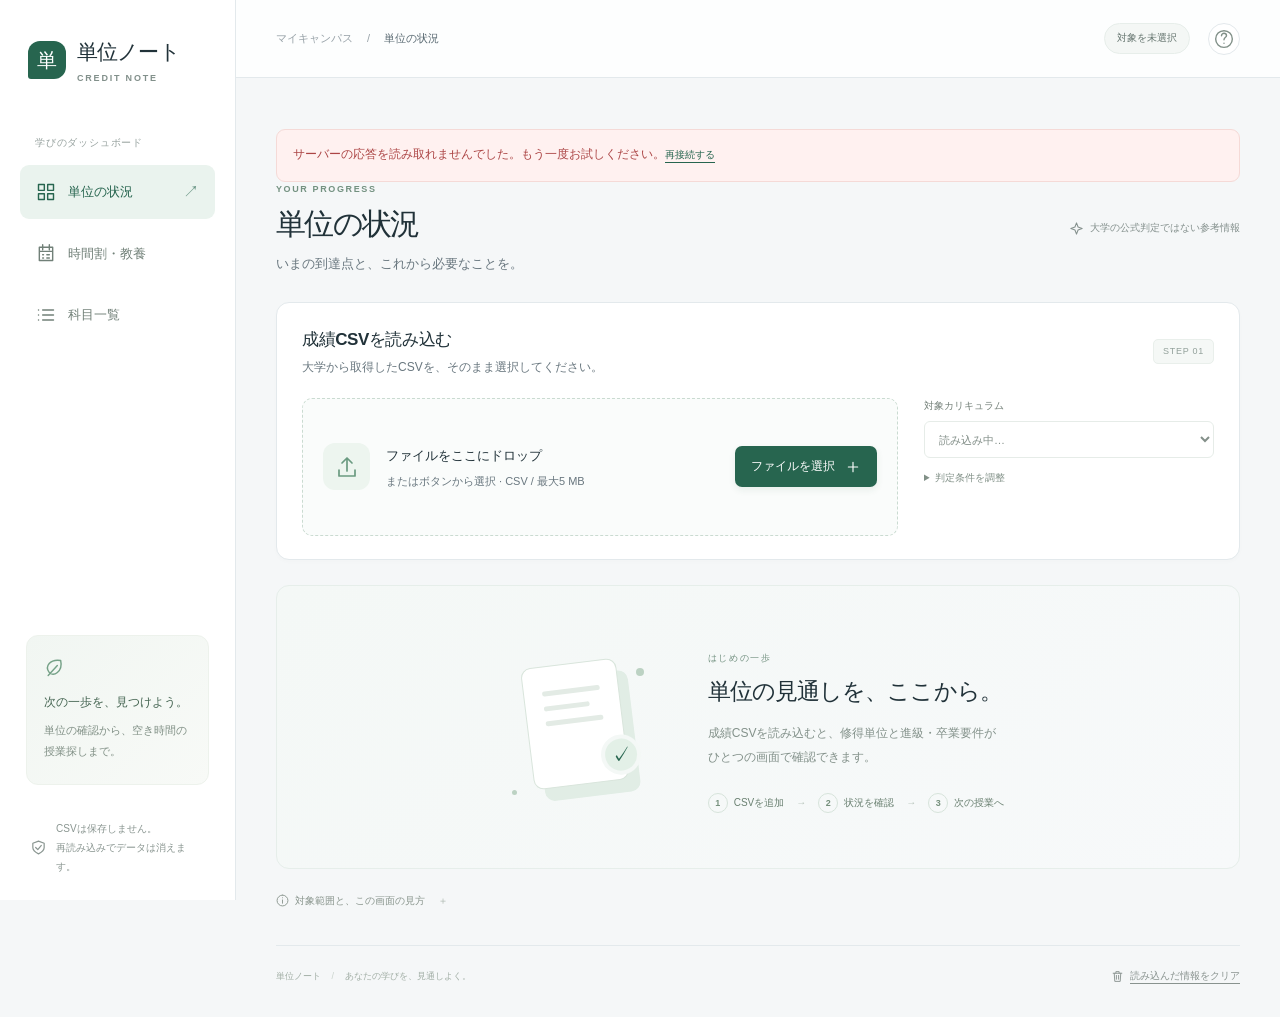
==== credit-dashboard/static/prototype/index.html @ 88115d29 "add prototype" ====
<!doctype html>
<html lang="ja">
<head>
  <meta charset="utf-8">
  <meta name="viewport" content="width=device-width, initial-scale=1">
  <meta name="description" content="成績CSVから単位の状況を確認し、時間割から教養科目を探す。学生のための単位ノート。">
  <title>単位ノート — 単位と履修の見通し</title>
  <link rel="stylesheet" href="./styles.css">
  <script type="module" src="./app.js"></script>
</head>
<body>
  <a href="#main-content" class="skip-link">本文へ移動</a>
  <aside class="sidebar">
    <a class="brand" href="./" aria-label="単位ノート ホーム"><span class="brand-mark" aria-hidden="true">単</span><span>単位ノート<small>CREDIT NOTE</small></span></a>
    <p class="sidebar-label">学びのダッシュボード</p>
    <nav class="navigation" aria-label="主な機能">
      <button type="button" class="nav-item active" data-view="overview" aria-current="page"><span data-icon="dashboard"></span><span>単位の状況</span><span class="nav-arrow">↗</span></button>
      <button type="button" class="nav-item" data-view="timetable"><span data-icon="calendar"></span><span>時間割・教養</span><span class="nav-arrow">↗</span></button>
      <button type="button" class="nav-item" data-view="courses"><span data-icon="list"></span><span>科目一覧</span><span class="nav-arrow">↗</span></button>
    </nav>
    <div class="sidebar-tip"><span data-icon="leaf"></span><strong>次の一歩を、見つけよう。</strong><p>単位の確認から、空き時間の授業探しまで。</p></div>
    <div class="sidebar-footer"><span data-icon="shield"></span><p>CSVは保存しません。<br>再読み込みでデータは消えます。</p></div>
  </aside>

  <div class="workspace">
    <header class="topbar"><div class="breadcrumb"><span class="desktop-only">マイキャンパス</span><span class="desktop-only">/</span><strong id="page-label">単位の状況</strong></div><div class="top-actions"><span id="profile-pill" class="profile-pill">対象を読み込み中</span><button type="button" id="help-button" class="icon-button" aria-label="使い方を開く"><span data-icon="help"></span></button></div></header>
    <main id="main-content" tabindex="-1">
      <div id="initial-error" class="notice error" role="alert" hidden></div>
      <section id="view-overview" class="view" aria-labelledby="overview-title">
        <div class="page-heading"><div><p class="eyebrow">YOUR PROGRESS</p><h1 id="overview-title">単位の状況</h1><p class="lead">いまの到達点と、これから必要なことを。</p></div><span class="soft-label"><span data-icon="spark"></span>大学の公式判定ではない参考情報</span></div>

        <section class="panel upload-card" aria-labelledby="grades-heading">
          <div class="section-heading"><div><h2 id="grades-heading">成績CSVを読み込む</h2><p>大学から取得したCSVを、そのまま選択してください。</p></div><span class="step-tag">STEP 01</span></div>
          <div class="upload-layout"><div class="drop-zone" id="grades-drop"><span class="upload-symbol" data-icon="upload"></span><div><strong id="grades-file-name">ファイルをここにドロップ</strong><p>またはボタンから選択 · CSV / 最大5 MB</p></div><button type="button" id="choose-grades" class="button primary">ファイルを選択<span data-icon="plus"></span></button><input type="file" id="grades-input" accept=".csv,text/csv" class="visually-hidden" aria-label="成績CSV"></div><div class="upload-options"><label for="profile-select">対象カリキュラム</label><select id="profile-select" disabled><option value="">読み込み中…</option></select><details class="advanced"><summary>判定条件を調整</summary><label for="residence-years">在学期間（年・任意）</label><input id="residence-years" type="number" min="0" max="100" step="0.5" placeholder="通常は学年から取得"><p>留年・編入なしを前提に、未入力時はCSVの学年を使います。</p></details><div class="file-actions" id="grades-actions" hidden><button type="button" id="retry-grades" class="text-button">このCSVで再解析</button><button type="button" id="clear-grades" class="text-button muted-button">解除</button></div></div></div>
          <p id="grades-status" class="inline-status" role="status" aria-live="polite"></p><div id="grades-error" class="notice error" role="alert" hidden></div>
        </section>

        <section id="overview-empty" class="welcome-card"><div class="welcome-art" aria-hidden="true"><div class="art-sheet"><span></span><span></span><span></span><b>✓</b></div><span class="art-dot dot-one"></span><span class="art-dot dot-two"></span></div><div><p class="eyebrow">はじめの一歩</p><h2>単位の見通しを、ここから。</h2><p>成績CSVを読み込むと、修得単位と進級・卒業要件が<br class="desktop-only">ひとつの画面で確認できます。</p><div class="welcome-steps"><span><b>1</b> CSVを追加</span><i>→</i><span><b>2</b> 状況を確認</span><i>→</i><span><b>3</b> 次の授業へ</span></div></div></section>

        <div id="overview-results" hidden>
          <div class="student-line"><div><span class="student-avatar" data-icon="user"></span><div><strong id="student-name"></strong><span id="student-meta"></span></div></div><span class="updated-tag"><i></i>読み込み済み</span></div>
          <div id="stats" class="stats-grid" aria-label="単位の集計"></div>
          <div class="section-heading requirements-heading"><div><h2>進級・卒業までの見通し</h2><p>教養の内訳や必修科目も、ここで確認できます。</p></div><button type="button" id="filter-conditions" class="filter-button" aria-pressed="false"><span data-icon="filter"></span>不足・要確認だけ</button></div>
          <div id="evaluations" class="evaluation-grid"></div>
          <div id="report-warnings" class="notice warning" role="status" hidden></div>
          <button type="button" class="next-step-card" id="go-recommend"><span class="next-icon" data-icon="calendar"></span><span><strong>空き時間で、教養科目を探す</strong><small>時間割を加えると、不足単位に合う候補を確認できます。</small></span><span data-icon="arrow"></span></button>
        </div>
        <details id="policy-details" class="policy-details"><summary><span data-icon="info"></span>対象範囲と、この画面の見方</summary><div id="policy-notes"></div><p>「要確認」は、情報不足により判定できない状態です。不合格を意味しません。最終的な進級・卒業の確認には、大学の公式資料を参照してください。</p></details>
      </section>

      <section id="view-timetable" class="view" aria-labelledby="timetable-title" hidden>
        <div class="page-heading"><div><p class="eyebrow">FIND YOUR NEXT CLASS</p><h1 id="timetable-title">時間割・教養</h1><p class="lead">気になる時間から、次の授業を見つけよう。</p></div><span id="recommend-profile" class="soft-label">対象カリキュラムを読み込み中</span></div>
        <section class="panel compact-upload" aria-labelledby="timetable-upload-heading"><div class="drop-zone compact" id="timetable-drop"><span class="upload-symbol" data-icon="calendar"></span><div><h2 id="timetable-upload-heading">履修表CSVを追加</h2><p id="timetable-file-name">登録済み授業との重複を確認できます。</p></div><button type="button" id="choose-timetable" class="button secondary">時間割を読み込む<span data-icon="plus"></span></button><input type="file" id="timetable-input" accept=".csv,text/csv" class="visually-hidden" aria-label="履修表CSV"></div><div class="file-actions" id="timetable-actions" hidden><button type="button" id="clear-timetable" class="text-button muted-button">履修表を解除</button></div><p id="timetable-status" class="inline-status" role="status" aria-live="polite"></p><div id="timetable-error" class="notice error" role="alert" hidden></div></section>
        <div class="timetable-layout"><section class="panel calendar-panel" aria-labelledby="calendar-heading"><div class="section-heading"><div><h2 id="calendar-heading">時間を選んで探す</h2><p id="calendar-scope">候補データを読み込み中…</p></div><span class="calendar-icon" data-icon="calendar"></span></div><div id="term-tabs" class="term-tabs" role="group" aria-label="開講年度・ターム"></div><div id="calendar-grid" class="calendar-scroll" role="region" aria-label="教養候補を探す時間割" tabindex="0"></div><div class="calendar-legend"><span><i class="legend-dot occupied"></i>通常授業あり</span><span><i class="legend-dot available"></i>候補を探す</span><span><i class="legend-dot unknown"></i>未確認</span></div><p id="calendar-note" class="calendar-note"></p><div id="timetable-notes" class="small-notes"></div></section>
          <aside class="panel slot-panel" aria-labelledby="slot-heading"><div class="section-heading"><div><p class="eyebrow">CLASS PICKER</p><h2 id="slot-heading">気になる時間を選択</h2></div><span data-icon="spark"></span></div><p id="slot-status" class="slot-hint" role="status" aria-live="polite">時間割のマスを押すと、その時間に開講する教養科目が表示されます。</p><div id="slot-error" class="notice error" role="alert" hidden></div><div id="slot-candidates" class="candidate-list"></div><div id="slot-notes" class="small-notes"></div></aside></div>
        <section class="panel matching-panel" aria-labelledby="matching-heading"><div class="matching-intro"><span class="matching-symbol" data-icon="spark"></span><div><p class="eyebrow">JUST WHAT YOU NEED</p><h2 id="matching-heading">不足単位に合う教養を探す</h2><p>成績と時間割を照合して、空き時間にある候補を探します。</p></div><button type="button" id="search-button" class="button primary">不足単位から探す<span data-icon="arrow"></span></button></div><p id="matching-files" class="matching-files"></p><div id="search-error" class="notice error" role="alert" hidden></div><div id="search-results" hidden><div class="search-heading"><h3 id="search-status" role="status" aria-live="polite"></h3><button type="button" id="clear-search" class="text-button">結果をクリア</button></div><div id="search-candidates" class="matching-grid"></div><details id="review-details" class="review-details" hidden><summary id="review-summary"></summary><p>必要性や成績に確認が必要な候補です。確実に必要な科目とは限りません。</p><div id="review-candidates" class="matching-grid"></div></details><details class="baseline-details"><summary>照合した教養関連の条件を見る</summary><div id="search-baseline"></div></details><div id="search-notes" class="small-notes"></div></div></section>
      </section>

      <section id="view-courses" class="view" aria-labelledby="courses-title" hidden>
        <div class="page-heading"><div><p class="eyebrow">YOUR LEARNING RECORD</p><h1 id="courses-title">科目一覧</h1><p class="lead">読み込んだ科目を、探しやすく、見やすく。</p></div><span id="course-count" class="soft-label">CSV未読み込み</span></div>
        <div id="courses-empty" class="panel empty-state"><span data-icon="list"></span><h2>まずは成績CSVを読み込んでください</h2><p>修得状況や科目区分で絞り込みできます。</p><button type="button" id="go-upload" class="button primary">単位の状況へ<span data-icon="arrow"></span></button></div>
        <section id="course-panel" class="panel" hidden><div class="course-toolbar"><label class="search-field"><span data-icon="search"></span><input type="search" id="course-search" placeholder="科目名・開講番号を検索" aria-label="科目名・開講番号を検索"></label><label class="course-filter-label">区分<select id="course-area"><option value="all">すべての区分</option><option value="liberal_arts">教養</option><option value="faculty_specialized">専門</option><option value="unknown">分類不明</option><option value="excluded">対象外</option></select></label><label class="course-filter-label">修得状況<select id="course-result"><option value="all">すべて</option><option value="passed">修得済み</option><option value="failed">未修得</option><option value="unconfirmed">要確認</option></select></label></div><div class="course-table-scroll" role="region" aria-label="科目一覧" tabindex="0"><table class="course-table"><thead><tr><th scope="col">科目名 / 開講番号</th><th scope="col">区分</th><th scope="col">単位</th><th scope="col">修得状況</th><th scope="col">修得年度</th></tr></thead><tbody id="course-rows"></tbody></table></div><p id="course-filter-count" class="table-footnote" role="status"></p></section>
      </section>
      <footer class="page-footer"><span>単位ノート <span class="footer-divider">/</span> あなたの学びを、見通しよく。</span><button type="button" id="clear-all" class="text-button muted-button"><span data-icon="trash"></span>読み込んだ情報をクリア</button></footer>
    </main>
  </div>
  <dialog id="help-dialog"><div class="dialog-heading"><h2>単位ノートの使い方</h2><button type="button" id="close-help" class="icon-button" aria-label="使い方を閉じる">×</button></div><ol class="help-steps"><li><strong>成績CSVを選択</strong><p>「単位の状況」から大学の成績CSVを読み込みます。</p></li><li><strong>進級・卒業の見通しを確認</strong><p>不足と要確認を区別し、詳細から条件や根拠を確認できます。</p></li><li><strong>時間割から次の授業へ</strong><p>教養候補はCSVなしでも閲覧できます。履修表CSVを加えると、登録授業との重複を確認します。</p></li></ol><p class="dialog-note">CSV・学生情報は保存しません。タブの切替では保持され、ページの再読み込みで消えます。</p></dialog>
</body>
</html>
---- credit-dashboard/static/prototype/styles.css ----
:root {color-scheme: light; --bg:#f5f7f8; --paper:#fff; --ink:#213239; --muted:#69777f; --line:#e3e9ec; --green:#27654f; --green-dark:#1a4d3b; --mint:#eaf3ee; --amber:#936219; --amber-bg:#fff7e8; --red:#ac4545; --red-bg:#fff1f0; --blue:#4a7097; --shadow:0 3px 16px #203e3012; font-family: "Segoe UI", "Yu Gothic UI", "Hiragino Kaku Gothic ProN", Meiryo, sans-serif; font-synthesis:none;}
* {box-sizing:border-box;}
[hidden] {display:none!important;}
body {margin:0; background:var(--bg); color:var(--ink); font-size:14px; line-height:1.65; -webkit-font-smoothing:antialiased;}
button,input,select {font:inherit;}
button,a,input,select,summary {-webkit-tap-highlight-color:transparent;}
button {cursor:pointer;}
button:disabled {cursor:wait; opacity:.55;}
button:focus-visible,a:focus-visible,input:focus-visible,select:focus-visible,summary:focus-visible,[tabindex]:focus-visible {outline:3px solid #67a88b; outline-offset:4px;}
a {color:var(--green); text-underline-offset:4px;}
button {color:inherit;}
svg {width:20px; height:20px; display:block; flex-shrink:0;}
[data-icon] {display:inline-flex; align-items:center; justify-content:center; flex-shrink:0;}
h1,h2,h3,h4,p {margin:0;}
h1 {font-size:30px; line-height:1.4; letter-spacing:-.055em; font-weight:700;}
h2 {font-size:17px; line-height:1.6; letter-spacing:-.025em;}
h3 {font-size:15px;}
h4 {font-size:14px;}
.visually-hidden {position:absolute; width:1px; height:1px; padding:0; margin:-1px; overflow:hidden; clip:rect(0,0,0,0); white-space:nowrap; border:0;}
.skip-link {position:fixed; top:-80px; left:20px; padding:10px 20px; z-index:100; background:var(--green); color:white; border-radius:8px;}
.skip-link:focus {top:12px;}
.sidebar {position:fixed; inset:0 auto 0 0; width:236px; display:flex; flex-direction:column; padding:35px 20px 24px; background:#fff; border-right:1px solid var(--line); z-index:20;}
.brand {display:flex; gap:11px; align-items:center; color:var(--ink); text-decoration:none; font-weight:750; font-size:21px; letter-spacing:-.04em; padding:0 8px;}
.brand-mark {display:flex; align-items:center; justify-content:center; height:38px; width:38px; background:var(--green); color:white; border-radius:12px 12px 12px 3px; font-size:20px;}
.brand small {display:block; font-size:9px; letter-spacing:.2em; color:#82908b; font-weight:650; line-height:1.5; margin-top:2px;}
.sidebar-label {font-size:10px; color:#97a29f; letter-spacing:.08em; margin:50px 15px 13px;}
.navigation {display:flex; flex-direction:column; gap:7px;}
.nav-item {display:flex; gap:12px; align-items:center; border:0; background:transparent; text-align:left; color:#718078; font-size:13px; font-weight:600; padding:14px 16px; border-radius:9px; transition:background .15s;}
.nav-item:hover {background:#f4f7f5;}
.nav-item.active {background:var(--mint); color:var(--green);}
.nav-arrow {margin-left:auto; font-size:16px; opacity:0; font-weight:400;}
.nav-item.active .nav-arrow {opacity:.65;}
.sidebar-tip {margin:auto 6px 34px; padding:22px 17px; border-radius:12px; background:linear-gradient(135deg,#f1f6f2,#f8faf7); border:1px solid #edf2ec;}
.sidebar-tip > [data-icon] {color:#75a187; margin-bottom:15px;}
.sidebar-tip strong {font-size:12px; display:block; color:#446451;}
.sidebar-tip p {font-size:11px; color:#819086; line-height:1.9; margin-top:7px;}
.sidebar-footer {display:flex; gap:9px; align-items:center; padding:0 10px; color:#8a9691; font-size:10px; line-height:1.9;}
.sidebar-footer svg {width:17px; height:17px;}
.workspace {margin-left:236px; min-width:0;}
.topbar {height:78px; border-bottom:1px solid var(--line); display:flex; align-items:center; justify-content:space-between; padding:0 40px; background:#ffffffd9;}
.breadcrumb {display:flex; gap:14px; align-items:center; color:#98a2a8; font-size:11px;}
.breadcrumb strong {font-weight:500; color:#5c6c74;}
.top-actions {display:flex; align-items:center; gap:18px;}
.profile-pill {font-size:10px; color:#65756f; background:#f4f7f5; padding:6px 12px; border:1px solid #e7eeea; border-radius:20px; max-width:330px; overflow:hidden; text-overflow:ellipsis; white-space:nowrap;}
.icon-button {display:inline-flex; align-items:center; justify-content:center; border:1px solid var(--line); border-radius:50%; background:white; width:32px; height:32px; color:#819088;}
main {max-width:1500px; margin:0 auto; padding:35px 40px 18px;}
.page-heading {display:flex; justify-content:space-between; gap:18px; align-items:center; margin-bottom:27px;}
.eyebrow {font-size:9px; letter-spacing:.18em; color:#739180; font-weight:700; margin-bottom:7px;}
.lead {font-size:13px; color:var(--muted); margin-top:8px;}
.soft-label {font-size:10px; color:#84908d; display:inline-flex; gap:6px; align-items:center;}
.soft-label svg {width:15px; height:15px;}
.panel {background:var(--paper); border:1px solid var(--line); border-radius:13px; box-shadow:0 2px 5px #1e443104; padding:23px 25px;}
.section-heading {display:flex; align-items:center; justify-content:space-between; gap:15px; margin-bottom:20px;}
.section-heading p:not(.eyebrow) {font-size:12px; color:var(--muted); margin-top:5px;}
.step-tag {font-size:9px; letter-spacing:.08em; color:#93a19b; background:#f5f8f6; border:1px solid #e9efeb; padding:4px 9px; border-radius:5px;}
.upload-layout {display:grid; grid-template-columns:minmax(0,1fr) 290px; gap:26px; align-items:start;}
.drop-zone {border:1.5px dashed #cadbd1; border-radius:10px; background:#fafcfb; min-height:138px; padding:20px; display:flex; gap:16px; flex-wrap:wrap; align-items:center; transition:background .15s,border-color .15s;}
.drop-zone.dragging {background:var(--mint); border-color:var(--green);}
.upload-symbol {color:#6a9a80; width:47px; height:47px; background:#edf5ef; border-radius:12px;}
.upload-symbol svg {width:24px; height:24px;}
.drop-zone > div {min-width:0; flex:1;}
.drop-zone strong {font-size:13px; font-weight:600; overflow-wrap:anywhere;}
.drop-zone p {font-size:11px; color:var(--muted); margin-top:5px;}
.drop-zone > .button {margin-left:auto;}
.button {display:inline-flex; justify-content:center; align-items:center; gap:10px; min-height:41px; border:1px solid transparent; padding:9px 15px; font-size:12px; font-weight:600; border-radius:7px; white-space:nowrap; transition:background .15s,transform .15s; text-decoration:none;}
.button svg {width:16px; height:16px;}
.button.primary {background:var(--green); color:white; box-shadow:0 3px 7px #24583f16;}
.button.primary:hover {background:var(--green-dark);}
.button.secondary {background:#fff; border-color:#d5e1d9; color:var(--green);}
.button.secondary:hover {background:var(--mint);}
.text-button {display:inline-flex; align-items:center; gap:6px; background:none; border:0; padding:4px 0; color:var(--green); font-size:10px; text-decoration:underline; text-underline-offset:4px;}
.muted-button {color:#89938f;}
.text-button svg {width:13px; height:13px;}
.upload-options label {font-size:10px; color:#748079; margin-bottom:7px; display:block;}
select,input[type=number] {width:100%; border:1px solid #dce5df; background:white; border-radius:6px; min-height:37px; padding:8px 10px; font-size:11px; color:#506158;}
.advanced {font-size:10px; color:#819087; margin-top:12px;}
summary {cursor:pointer;}
.advanced summary {margin-bottom:8px;}
.advanced p {font-size:10px; margin:7px 0;}
.advanced input {max-width:160px;}
.file-actions {display:flex; gap:18px; margin-top:10px;}
.inline-status {font-size:11px; color:var(--green); margin-top:10px; min-height:0;}
.inline-status:empty {margin:0;}
.notice {font-size:12px; border-radius:9px; padding:13px 16px; margin-top:16px; border:1px solid transparent; overflow-wrap:anywhere;}
.notice.error {background:var(--red-bg); color:var(--red); border-color:#f5dad7;}
.notice.warning {background:var(--amber-bg); color:var(--amber); border-color:#f0e4c9;}
.notice p + p {margin-top:7px;}
.welcome-card {display:flex; justify-content:center; align-items:center; gap:56px; padding:65px 35px 55px; background:linear-gradient(140deg,#f4f8f6,#f7f9fa); margin-top:25px; border-radius:13px; border:1px solid #e6eeea;}
.welcome-card h2 {font-size:23px; letter-spacing:-.04em;}
.welcome-card p:not(.eyebrow) {font-size:12px; color:#83918a; line-height:2; margin-top:12px;}
.welcome-art {position:relative; width:140px; height:145px; flex-shrink:0;}
.art-sheet {width:96px; height:122px; border:1px solid #d9e5dc; background:white; border-radius:10px; box-shadow:10px 13px 0 #e1ede5; transform:rotate(-7deg); padding:24px 18px; position:absolute; left:15px; top:3px;}
.art-sheet span {height:5px; display:block; background:#e3ebe5; border-radius:5px; margin-bottom:10px;}
.art-sheet span:nth-child(2) {width:80%;}
.art-sheet b {position:absolute; right:-15px; bottom:4px; display:grid; place-items:center; border-radius:50%; width:40px; height:40px; font-size:20px; color:var(--green); background:#e3f0e7; border:4px solid #f4f8f6;}
.art-dot {position:absolute; background:#bcd2c3; border-radius:50%;}
.dot-one {width:8px; height:8px; right:8px; top:8px;}
.dot-two {width:5px; height:5px; bottom:10px; left:0;}
.welcome-steps {display:flex; gap:12px; align-items:center; margin-top:24px; font-size:10px; color:#6a8071;}
.welcome-steps span {display:flex; align-items:center; gap:6px;}
.welcome-steps b {display:grid; place-items:center; width:20px; height:20px; border:1px solid #d7e4db; border-radius:50%; color:#75907c; font-size:9px;}
.welcome-steps i {font-style:normal; color:#b6c4ba;}
.student-line {display:flex; justify-content:space-between; align-items:center; margin:24px 0 17px;}
.student-line > div {display:flex; gap:10px; align-items:center;}
.student-avatar {width:34px; height:34px; color:#759986; border:1px solid #dce8e0; background:#edf4ef; border-radius:50%;}
.student-line strong {font-size:12px; margin-right:15px;}
.student-line #student-meta {font-size:10px; color:#8a9790;}
.updated-tag {font-size:9px; color:#7e9485; display:flex; gap:6px; align-items:center;}
.updated-tag i {width:5px; height:5px; background:#7eae8d; border-radius:50%;}
.stats-grid {display:grid; grid-template-columns:repeat(4,minmax(0,1fr)); gap:15px; margin-bottom:31px;}
.stat-card {background:white; border:1px solid var(--line); padding:19px 20px 16px; border-radius:11px; position:relative; overflow:hidden;}
.stat-card:first-child {background:var(--green); border-color:var(--green); color:white;}
.stat-label {font-size:11px; color:#7c8d82; display:flex; justify-content:space-between; gap:5px; align-items:center;}
.stat-label svg {width:16px; height:16px; color:#a6b7ad;}
.stat-card:first-child .stat-label {color:#c5dccd;}
.stat-card:first-child svg {color:#90b49e;}
.stat-number {font-size:35px; font-weight:650; letter-spacing:-.05em; line-height:1.5; margin:8px 0 2px;}
.stat-number small {font-size:11px; letter-spacing:0; font-weight:400; margin-left:6px; opacity:.75;}
.stat-footnote {font-size:9px; color:#9aaba0;}
.stat-card:first-child .stat-footnote {color:#9fc2ac;}
.requirements-heading {margin-bottom:17px;}
.filter-button {display:flex; align-items:center; gap:6px; padding:7px 11px; background:white; border:1px solid var(--line); border-radius:6px; color:#7a8c80; font-size:10px; white-space:nowrap;}
.filter-button svg {width:13px; height:13px;}
.filter-button[aria-pressed=true] {background:var(--mint); color:var(--green); border-color:#c6dccd;}
.evaluation-grid {display:grid; grid-template-columns:repeat(auto-fit,minmax(min(100%,400px),1fr)); gap:19px; align-items:start;}
.evaluation {padding:22px 23px;}
.evaluation-header {display:flex; justify-content:space-between; gap:10px; align-items:center; margin-bottom:12px;}
.evaluation-header h3 {font-size:15px;}
.badge {display:inline-flex; gap:5px; align-items:center; font-size:10px; border-radius:20px; padding:4px 9px; background:#f1f4f3; color:#78867c; white-space:nowrap;}
.badge.satisfied,.badge.passed {color:var(--green); background:var(--mint);}
.badge.not_satisfied,.badge.failed {color:#8c6540; background:#faf1e7;}
.badge.unknown,.badge.unconfirmed {color:var(--amber); background:var(--amber-bg);}
.badge svg {width:12px; height:12px;}
.evaluation-description {font-size:12px; color:var(--muted); line-height:1.9; margin-bottom:15px;}
.evaluation-count {font-size:10px; color:#839087; margin:8px 0 6px;}
progress {width:100%; height:6px; appearance:none; border:0; background:#eef2ef; border-radius:10px; overflow:hidden;}
progress::-webkit-progress-bar {background:#eef2ef; border-radius:10px;}
progress::-webkit-progress-value {background:#87b39a; border-radius:10px;}
progress::-moz-progress-bar {background:#87b39a; border-radius:10px;}
.condition-list {margin:16px 0 0;}
.condition-row {padding:11px 0; border-top:1px solid #eff2f0; font-size:11px;}
.condition-top {display:flex; align-items:flex-start; justify-content:space-between; gap:12px;}
.condition-label {font-size:12px; color:#516359;}
.condition-value {font-size:11px; white-space:nowrap; color:#6b7c71;}
.condition-note {font-size:10px; color:#9a8972; margin-top:4px;}
.condition-row progress {height:4px; margin-top:7px;}
.condition-description {font-size:11px; line-height:1.85; color:var(--muted); margin-top:7px;}
.required-courses {margin:7px 0 0; padding:0; list-style:none;}
.required-courses li {display:flex; gap:8px; justify-content:space-between; align-items:center; margin:8px 0;}
.condition-details {margin-top:17px; font-size:11px; color:#68806e;}
.condition-details summary {border-top:1px solid var(--line); padding:13px 0 0;}
.condition-details > .condition-list {margin-top:4px;}
.all-checked {background:#f2f8f3; color:#62846b; font-size:11px; padding:11px 13px; border-radius:7px; margin-top:17px;}
.evidence-details {font-size:10px; color:#87938b; margin-top:14px;}
.evidence-details p {margin-top:8px;}
.next-step-card {border:1px solid #d9e7dd; border-radius:11px; background:#f0f6f2; display:flex; width:100%; align-items:center; gap:15px; text-align:left; padding:19px 22px; margin-top:24px;}
.next-icon {width:37px; height:37px; border-radius:9px; background:#e2eee5; color:#5a8268;}
.next-step-card strong {font-size:12px; color:#426b51; display:block;}
.next-step-card small {font-size:10px; color:#8a9d90; display:block; margin-top:4px;}
.next-step-card > [data-icon]:last-child {margin-left:auto; color:#648c72;}
.policy-details {font-size:10px; color:#89958d; margin:22px 0 0; line-height:1.9;}
.policy-details summary {display:flex; gap:6px; align-items:center;}
.policy-details summary::after {content:'＋'; margin-left:7px; color:#abb7ae;}
.policy-details[open] summary::after {content:'−';}
.policy-details svg {width:13px; height:13px;}
.policy-details p {margin-top:10px;}
.compact-upload {padding:19px 23px; margin-bottom:23px;}
.drop-zone.compact {border:0; padding:0; background:transparent; min-height:0; flex-wrap:nowrap;}
.drop-zone.compact.dragging {background:var(--mint);}
.drop-zone.compact h2 {font-size:13px;}
.drop-zone.compact p {font-size:11px; color:#8b9890; overflow-wrap:anywhere;}
.timetable-layout {display:grid; grid-template-columns:minmax(0,1fr) 300px; gap:21px; align-items:start;}
.calendar-panel {padding:22px;}
.calendar-icon {color:#b0c4b6;}
.term-tabs {display:flex; flex-wrap:wrap; gap:6px; margin-bottom:19px;}
.term-tab {border:1px solid transparent; background:#f4f7f5; color:#8b9b90; padding:7px 12px; border-radius:6px; font-size:10px;}
.term-tab[aria-pressed=true] {background:var(--green); color:white;}
.calendar-scroll {overflow:auto; border:1px solid #e3eae5; border-radius:8px;}
.timetable-table {width:100%; border-spacing:0; border-collapse:separate; table-layout:fixed; min-width:430px; font-size:12px;}
.timetable-table th {font-weight:500; background:#f9fbfa; color:#61776b; padding:12px 5px; text-align:center; border-bottom:1px solid #e7ede9;}
.timetable-table th:first-child {width:43px;}
.timetable-table td {height:78px; border-left:1px solid #e7ede9; border-bottom:1px solid #e7ede9; padding:4px;}
.timetable-table tr:last-child > * {border-bottom:0;}
.timetable-table tbody th {font-size:11px; background:#fcfdfc;}
.slot-button {width:100%; min-height:70px; height:100%; background:#fbfdfb; border:1px solid transparent; border-radius:5px; padding:6px 3px; color:#557b64; display:flex; flex-direction:column; align-items:center; justify-content:center; gap:5px; font-size:11px;}
.slot-button svg {width:15px; height:15px; opacity:.8;}
.slot-button:hover {background:#edf5ef; border-color:#bdd4c4; color:var(--green);}
.slot-button.occupied {background:#f1f4f7; color:#546f87;}
.slot-button.unknown {background:#faf7ef; color:#8b6d35;}
.slot-button[aria-pressed=true] {background:#e5f1e8; border:1.5px solid #669b79; color:var(--green); box-shadow:inset 0 0 0 1px #669b7920;}
.slot-code {font-size:10px; overflow-wrap:anywhere; line-height:1.4;}
.calendar-legend {display:flex; gap:18px; flex-wrap:wrap; font-size:11px; color:var(--muted); margin:16px 0 8px;}
.calendar-legend > span {display:flex; gap:5px; align-items:center;}
.legend-dot {display:block; width:7px; height:7px; border-radius:2px;}
.legend-dot.occupied {background:#d3dee7;}
.legend-dot.available {background:#d4e6d9;}
.legend-dot.unknown {background:#e9dfc5;}
.calendar-note {font-size:11px; color:var(--muted); line-height:1.9;}
.small-notes {font-size:11px; color:var(--muted); line-height:1.9; margin-top:13px;}
.small-notes p + p {margin-top:7px;}
.slot-panel {padding:22px 20px; min-height:360px;}
.slot-panel > .section-heading > [data-icon] {color:#adc6b5;}
.slot-panel .section-heading h2 {font-size:14px;}
.slot-hint {font-size:11px; color:#87968d; line-height:1.95; padding:3px 0 13px;}
.candidate-list {display:grid; gap:12px;}
.candidate-card {border:1px solid #e1e9e4; background:white; border-radius:9px; padding:15px; overflow-wrap:anywhere;}
.candidate-top {display:flex; justify-content:space-between; gap:9px; align-items:flex-start;}
.candidate-top h4 {font-size:13px; line-height:1.7; color:#3d5c49;}
.credit-pill {font-size:9px; background:#f0f6f2; color:#6f8f79; padding:3px 7px; border-radius:5px; white-space:nowrap;}
.category-label {font-size:11px; color:var(--muted); display:block; margin:5px 0 8px;}
.course-meta {font-size:10px; color:#89998f; display:flex; flex-wrap:wrap; align-items:center; gap:8px;}
.course-meta code {font-size:9px; color:#9eaaa2;}
.candidate-benefits {padding:10px 0 0; margin:10px 0 0; border-top:1px solid #edf2ee; list-style:none; font-size:10px; color:#6c8a74;}
.candidate-benefits li + li {margin-top:5px;}
.candidate-benefits .uncertain {color:#a18b65;}
.matching-panel {margin-top:23px; padding:23px 25px;}
.matching-intro {display:flex; gap:16px; align-items:center; flex-wrap:wrap;}
.matching-intro > div {flex:1; min-width:200px;}
.matching-intro .eyebrow {margin-bottom:3px;}
.matching-intro h2 {font-size:16px;}
.matching-intro p:not(.eyebrow) {font-size:11px; color:#8a998f; margin-top:5px;}
.matching-symbol {color:#8cab94; width:42px; height:42px; border:1px solid #e2ece5; border-radius:11px; background:#f6f9f6;}
.matching-files {font-size:10px; color:#8fa095; margin:15px 0 0;}
.search-heading {display:flex; justify-content:space-between; gap:10px; align-items:center; margin:23px 0 16px; padding-top:20px; border-top:1px solid var(--line);}
.search-heading h3 {font-size:13px;}
.matching-grid {display:grid; grid-template-columns:repeat(auto-fit,minmax(min(100%,250px),1fr)); gap:13px;}
.baseline-details,.review-details {font-size:11px; color:#7e9384; margin-top:20px;}
.review-details > p {margin:12px 0; font-size:10px; color:#a18b65;}
.baseline-item {font-size:10px; color:#8b9b90; margin-top:9px;}
.course-toolbar {display:flex; gap:15px; flex-wrap:wrap; margin-bottom:21px; align-items:end;}
.search-field {display:flex; gap:10px; align-items:center; border:1px solid #dfe7e2; padding:9px 12px; border-radius:7px; flex:1; min-width:180px; color:#a0afa5;}
.search-field svg {width:15px; height:15px;}
.search-field input {border:0; outline:0; background:transparent; width:100%; min-width:0; font-size:11px; color:#4d6655;}
.search-field:focus-within {outline:2px solid #78a187; outline-offset:2px;}
.course-filter-label {font-size:9px; color:#93a197; min-width:120px;}
.course-filter-label select {margin-top:5px;}
.course-table-scroll {overflow:auto;}
.course-table {width:100%; border-collapse:collapse; text-align:left; font-size:13px; min-width:600px;}
.course-table th {font-size:10px; color:#8a9b8f; background:#f7faf8; font-weight:500; padding:12px 14px; border-top:1px solid #e8eee9; border-bottom:1px solid #e8eee9; white-space:nowrap;}
.course-table td {padding:15px 14px; border-bottom:1px solid #edf2ee; color:#6a7e70;}
.course-table td:first-child {color:#425d4a; min-width:220px; max-width:360px;}
.course-table td:nth-child(2) {max-width:300px;}
.course-table code {display:block; color:#9aaba0; font-size:9px; margin-top:4px;}
.table-footnote {font-size:10px; color:#94a298; margin-top:17px;}
.empty-state {text-align:center; padding:60px 24px;}
.empty-state > [data-icon] {color:#b2c9b9; margin-bottom:15px;}
.empty-state > [data-icon] svg {width:35px; height:35px;}
.empty-state h2 {font-size:16px;}
.empty-state p {font-size:12px; color:#94a097; margin:12px 0 20px;}
.page-footer {display:flex; justify-content:space-between; align-items:center; gap:16px; margin:35px 0 10px; padding-top:18px; border-top:1px solid var(--line); color:#a0ada4; font-size:9px;}
.footer-divider {margin:0 8px; color:#c9d2cc;}
dialog {border:1px solid var(--line); border-radius:16px; padding:27px; max-width:500px; width:calc(100% - 36px); color:var(--ink); box-shadow:0 20px 100px #1733282b;}
dialog::backdrop {background:#213d3147; backdrop-filter:blur(3px);}
.dialog-heading {display:flex; justify-content:space-between; align-items:center; gap:15px;}
.help-steps {padding-left:20px; margin:25px 0; font-size:12px; color:#50715a;}
.help-steps li {padding-left:7px; margin:18px 0;}
.help-steps p {color:#8a978d; font-size:11px; margin-top:7px;}
.dialog-note {font-size:11px; color:#91a095; border-top:1px solid var(--line); padding-top:15px; margin-bottom:15px;}
[aria-busy=true] .inline-status:not(:empty)::before {content:'◌'; display:inline-block; margin-right:7px; animation:spin 1.2s linear infinite;}
@keyframes spin {to{transform:rotate(360deg);}}
@media(min-width:1600px) {.timetable-layout {grid-template-columns:minmax(0,1fr) 350px;} .slot-panel {padding:24px;} .timetable-table td {height:88px;}}
@media(max-width:1190px) {.sidebar {width:200px; padding-left:14px; padding-right:14px;} .workspace {margin-left:200px;} .brand {font-size:18px; gap:8px;} .brand-mark {width:33px; height:33px;} .topbar {padding:0 27px;} main {padding:28px 27px 16px;} .upload-layout {grid-template-columns:1fr 240px; gap:18px;} .drop-zone {gap:10px; padding:15px;} .drop-zone > .button {width:100%;} .compact .button {width:auto;} .timetable-layout {grid-template-columns:minmax(0,1fr);} .slot-panel {min-height:0;} .candidate-list {grid-template-columns:repeat(auto-fit,minmax(min(100%,240px),1fr));} .page-heading > .soft-label {max-width:210px; text-align:right;} }
@media(max-width:850px) {.sidebar {width:80px; align-items:center; padding:27px 10px 18px;} .brand {padding:0;} .brand > span:not(.brand-mark),.sidebar-label,.sidebar-tip,.sidebar-footer,.nav-item > span:not([data-icon]) {display:none;} .brand-mark {width:37px; height:37px;} .navigation {margin-top:35px;} .nav-item {padding:14px; gap:0;} .workspace {margin-left:80px;} .upload-layout {grid-template-columns:1fr;} .drop-zone {flex-wrap:nowrap; min-height:95px;} .drop-zone > .button {width:auto;} .upload-options {display:grid; grid-template-columns:1fr 1fr; gap:4px 18px; align-items:center;} .upload-options > label {grid-column:1; margin:0;} .upload-options > select {grid-column:1;} .advanced {grid-column:2; grid-row:1/3; margin:0;} .file-actions {grid-column:1/-1;} .stats-grid {gap:11px;} .stat-card {padding:16px 14px;} .stat-number {font-size:29px;} .welcome-card {gap:28px;} }
@media(max-width:600px) {.sidebar {position:fixed; inset:auto 0 0; width:auto; height:68px; padding:0 12px; border:0; border-top:1px solid var(--line); background:#fffffff5;} .sidebar .brand {display:none;} .navigation {flex-direction:row; justify-content:space-around; width:100%; margin:0; height:100%; align-items:center; gap:5px;} .nav-item {flex:1; flex-direction:column; padding:8px 2px; gap:4px; font-size:9px; border-radius:8px;} .nav-item > span:nth-child(2) {display:block;} .nav-item .nav-arrow {display:none;} .nav-item svg {width:19px; height:19px;} .workspace {margin-left:0;} .topbar {height:58px; padding:0 19px;} .top-actions {gap:10px;} .profile-pill {max-width:205px; font-size:9px; padding:5px 9px;} main {padding:23px 17px 85px;} .desktop-only {display:none;} .page-heading {display:block; margin-bottom:21px;} .page-heading > .soft-label {max-width:none; margin-top:13px; text-align:left;} h1 {font-size:25px;} .lead {font-size:11px;} .panel {padding:19px 17px; border-radius:11px;} .section-heading {margin-bottom:17px;} h2 {font-size:15px;} .section-heading p:not(.eyebrow) {font-size:10px;} .step-tag {font-size:8px;} .drop-zone {flex-wrap:wrap; padding:16px 13px; gap:12px;} .drop-zone > .button {width:100%; margin-top:1px;} .upload-symbol {width:36px; height:36px; border-radius:9px;} .upload-symbol svg {width:20px; height:20px;} .drop-zone strong {font-size:11px;} .upload-layout {gap:18px;} .upload-options {display:block;} .upload-options label {margin-bottom:6px;} .advanced {margin-top:12px;} .welcome-card {margin-top:18px; padding:33px 18px; gap:20px; flex-direction:column; text-align:center;} .welcome-art {width:115px; height:127px;} .art-sheet {width:80px; height:105px;} .welcome-card h2 {font-size:19px;} .welcome-card p:not(.eyebrow) {font-size:11px;} .welcome-steps {gap:8px; font-size:9px; justify-content:center;} .welcome-steps b {width:17px; height:17px;} .welcome-steps span {gap:4px;} .stats-grid {grid-template-columns:repeat(2,minmax(0,1fr)); gap:11px; margin-bottom:24px;} .stat-card {padding:15px 16px;} .stat-number {font-size:32px;} .student-line {margin:20px 0 14px;} .student-line strong {font-size:11px; display:block;} .student-line #student-meta {font-size:9px;} .updated-tag {font-size:8px;} .evaluation-grid {gap:15px;} .evaluation {padding:20px 17px;} .evaluation-header {align-items:flex-start;} .evaluation-header h3 {font-size:14px;} .filter-button {font-size:9px; padding:6px 8px;} .requirements-heading p {max-width:200px;} .next-step-card {padding:16px; gap:10px;} .next-step-card strong {font-size:11px;} .next-step-card small {font-size:9px;} .compact-upload {padding:17px; margin-bottom:17px;} .drop-zone.compact {flex-wrap:wrap;} .drop-zone.compact .button {width:100%;} .timetable-layout {gap:17px;} .calendar-panel {padding:19px 14px;} .calendar-legend {gap:12px;} .matching-panel {margin-top:18px;} .matching-intro {gap:12px;} .matching-intro > div {min-width:170px;} .matching-intro .button {width:100%; margin-top:6px;} .matching-intro h2 {font-size:14px;} .matching-intro p:not(.eyebrow) {font-size:10px;} .matching-symbol {width:35px; height:35px;} .search-heading {align-items:flex-start;} .search-heading h3 {font-size:12px;} .page-footer {align-items:flex-start; flex-direction:column; gap:9px; font-size:8px; margin-top:25px;} .course-toolbar {gap:12px;} .search-field {flex-basis:100%;} .course-filter-label {flex:1; min-width:100px;} .course-table td {padding:12px 11px;} }
@media(prefers-reduced-motion:reduce) {* {animation:none!important; transition:none!important; scroll-behavior:auto!important;}}
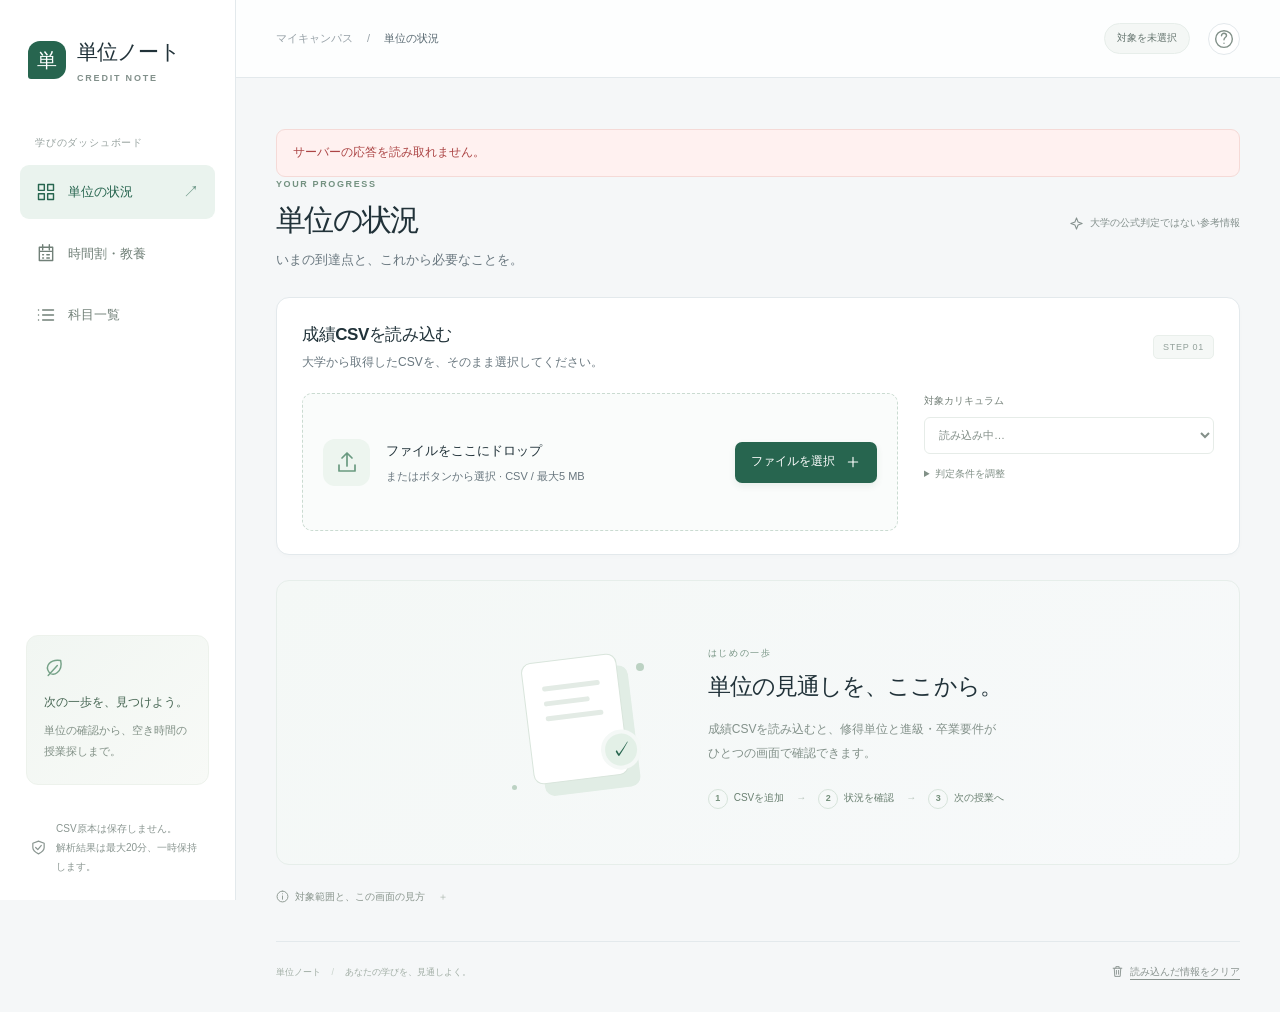
==== commit 38a17340: "feat: add memory-only CSV sessions and reload recovery Restore parsed reports and timetables through" ====
--- a/credit-dashboard/static/prototype/index.html
+++ b/credit-dashboard/static/prototype/index.html
@@ -19,7 +19,7 @@
       <button type="button" class="nav-item" data-view="courses"><span data-icon="list"></span><span>科目一覧</span><span class="nav-arrow">↗</span></button>
     </nav>
     <div class="sidebar-tip"><span data-icon="leaf"></span><strong>次の一歩を、見つけよう。</strong><p>単位の確認から、空き時間の授業探しまで。</p></div>
-    <div class="sidebar-footer"><span data-icon="shield"></span><p>CSVは保存しません。<br>再読み込みでデータは消えます。</p></div>
+    <div class="sidebar-footer"><span data-icon="shield"></span><p>CSV原本は保存しません。<br>解析結果は最大20分、一時保持します。</p></div>
   </aside>
 
   <div class="workspace">
@@ -61,9 +61,10 @@
         <div id="courses-empty" class="panel empty-state"><span data-icon="list"></span><h2>まずは成績CSVを読み込んでください</h2><p>修得状況や科目区分で絞り込みできます。</p><button type="button" id="go-upload" class="button primary">単位の状況へ<span data-icon="arrow"></span></button></div>
         <section id="course-panel" class="panel" hidden><div class="course-toolbar"><label class="search-field"><span data-icon="search"></span><input type="search" id="course-search" placeholder="科目名・開講番号を検索" aria-label="科目名・開講番号を検索"></label><label class="course-filter-label">区分<select id="course-area"><option value="all">すべての区分</option><option value="liberal_arts">教養</option><option value="faculty_specialized">専門</option><option value="unknown">分類不明</option><option value="excluded">対象外</option></select></label><label class="course-filter-label">修得状況<select id="course-result"><option value="all">すべて</option><option value="passed">修得済み</option><option value="failed">未修得</option><option value="unconfirmed">要確認</option></select></label></div><div class="course-table-scroll" role="region" aria-label="科目一覧" tabindex="0"><table class="course-table"><thead><tr><th scope="col">科目名 / 開講番号</th><th scope="col">区分</th><th scope="col">単位</th><th scope="col">修得状況</th><th scope="col">修得年度</th></tr></thead><tbody id="course-rows"></tbody></table></div><p id="course-filter-count" class="table-footnote" role="status"></p></section>
       </section>
+      <p id="session-status" class="inline-status" role="status" aria-live="polite"></p>
       <footer class="page-footer"><span>単位ノート <span class="footer-divider">/</span> あなたの学びを、見通しよく。</span><button type="button" id="clear-all" class="text-button muted-button"><span data-icon="trash"></span>読み込んだ情報をクリア</button></footer>
     </main>
   </div>
-  <dialog id="help-dialog"><div class="dialog-heading"><h2>単位ノートの使い方</h2><button type="button" id="close-help" class="icon-button" aria-label="使い方を閉じる">×</button></div><ol class="help-steps"><li><strong>成績CSVを選択</strong><p>「単位の状況」から大学の成績CSVを読み込みます。</p></li><li><strong>進級・卒業の見通しを確認</strong><p>不足と要確認を区別し、詳細から条件や根拠を確認できます。</p></li><li><strong>時間割から次の授業へ</strong><p>教養候補はCSVなしでも閲覧できます。履修表CSVを加えると、登録授業との重複を確認します。</p></li></ol><p class="dialog-note">CSV・学生情報は保存しません。タブの切替では保持され、ページの再読み込みで消えます。</p></dialog>
+  <dialog id="help-dialog"><div class="dialog-heading"><h2>単位ノートの使い方</h2><button type="button" id="close-help" class="icon-button" aria-label="使い方を閉じる">×</button></div><ol class="help-steps"><li><strong>成績CSVを選択</strong><p>「単位の状況」から大学の成績CSVを読み込みます。</p></li><li><strong>進級・卒業の見通しを確認</strong><p>不足と要確認を区別し、詳細から条件や根拠を確認できます。</p></li><li><strong>時間割から次の授業へ</strong><p>教養候補はCSVなしでも閲覧できます。履修表CSVを加えると、登録授業との重複を確認します。</p></li></ol><p class="dialog-note">CSV原本は保存しません。解析結果はメモリに最大20分一時保持し、ページの再読み込み後も復元できます。「読み込んだ情報をクリア」で削除できます。</p></dialog>
 </body>
 </html>
